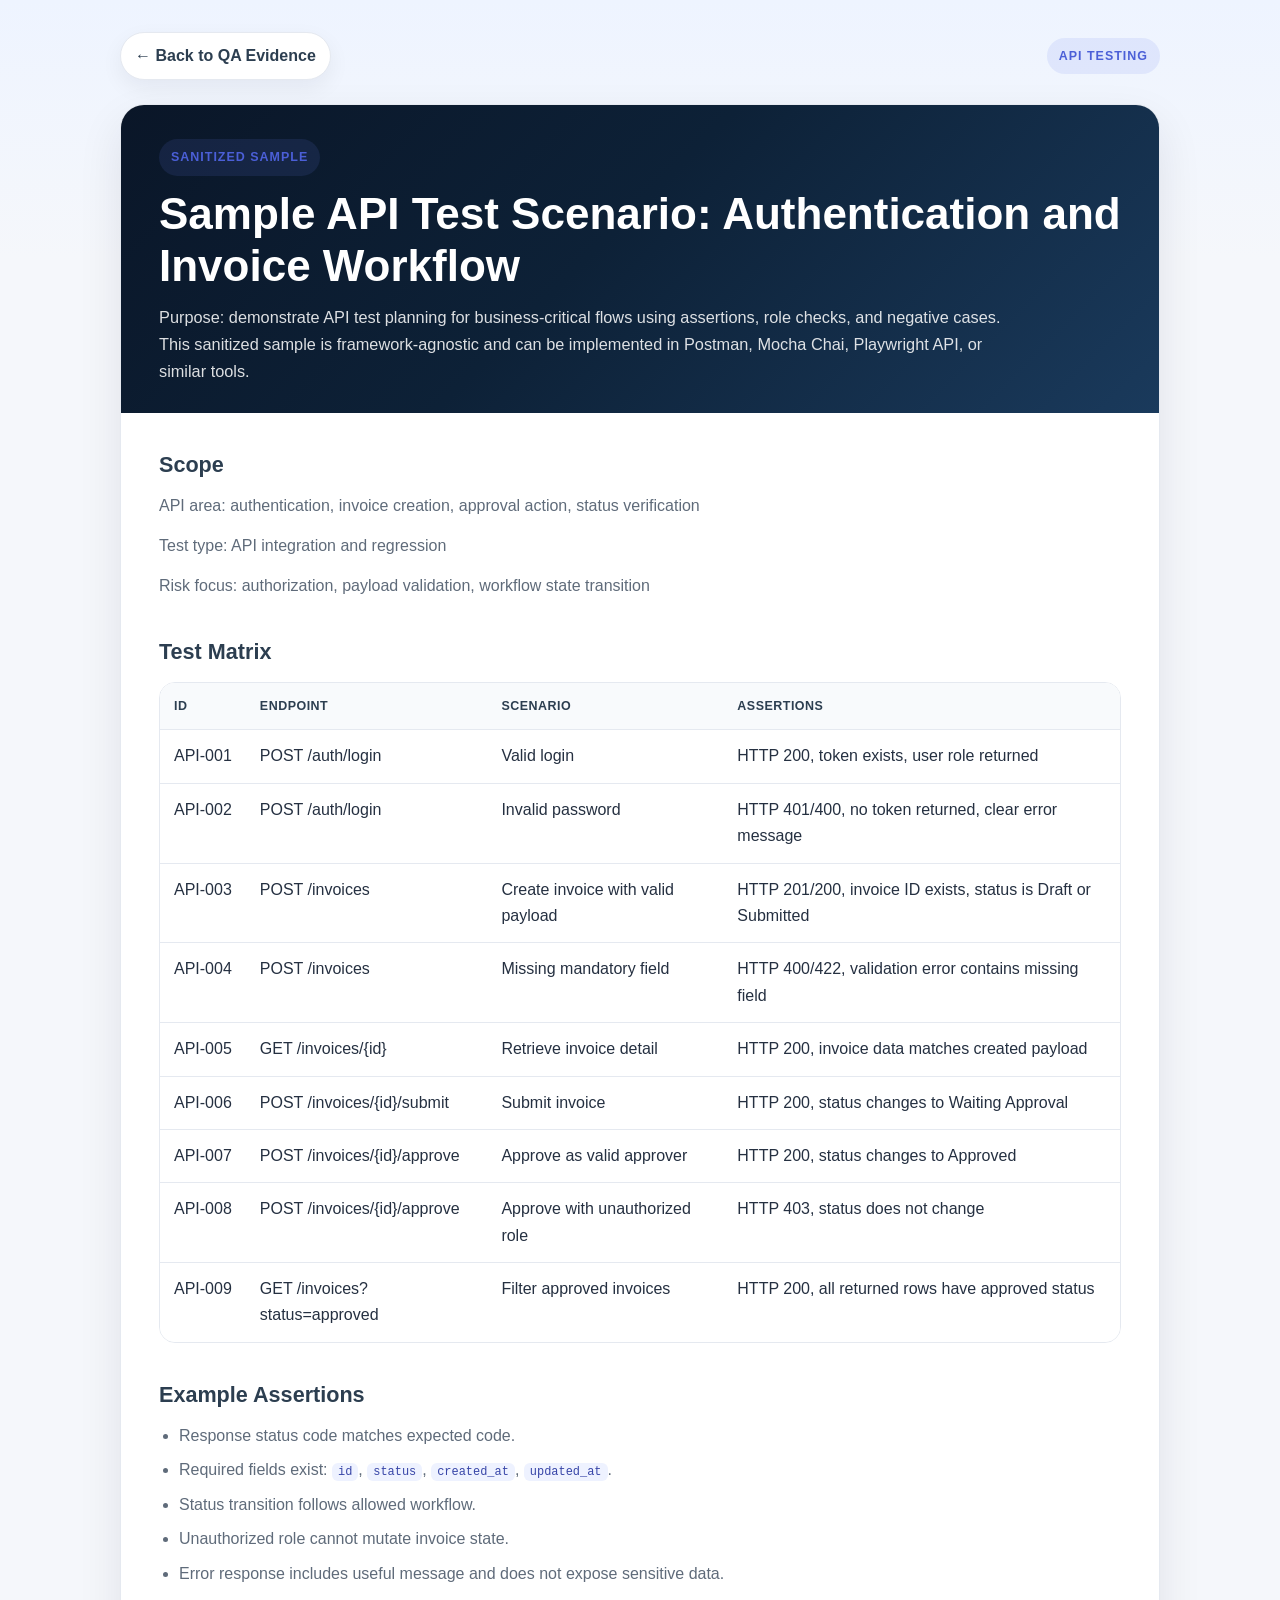
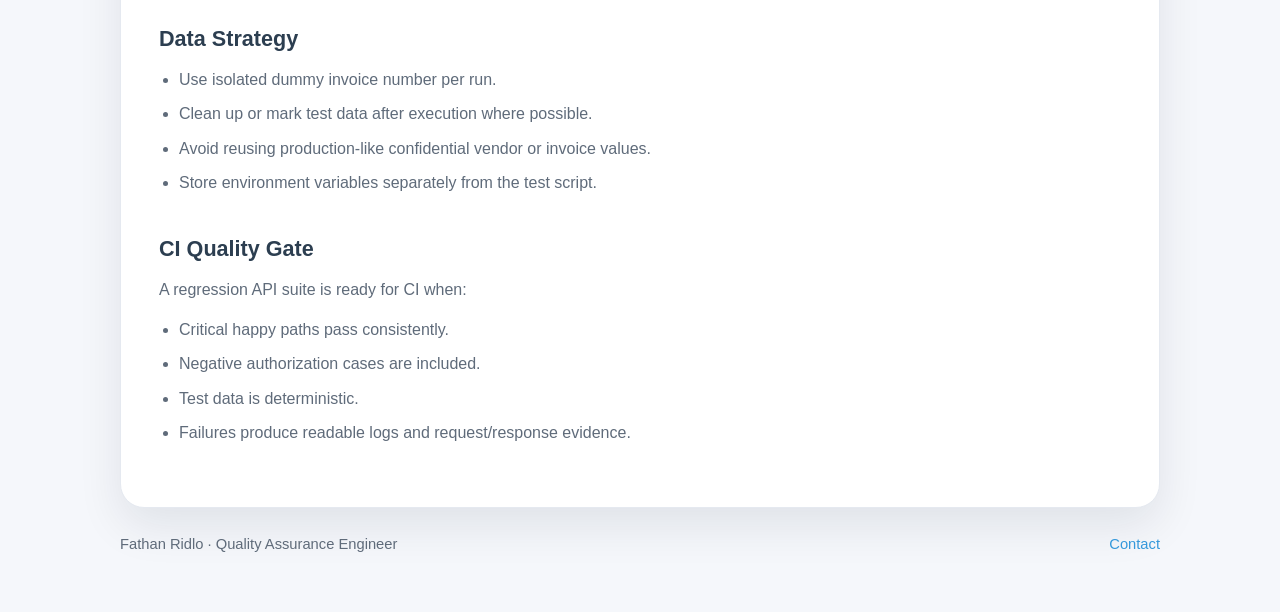
==== artifacts/sample-api-test-scenario.html @ 56997950 "fix: polish mobile CTA and QA artifact pages" ====
<!doctype html>
<html lang="en">
<head>
  <meta charset="utf-8" />
  <meta name="viewport" content="width=device-width, initial-scale=1" />
  <title>Sample API Test Scenario: Authentication and Invoice Workflow | Fathan QA Evidence</title>
  <meta name="description" content="Purpose: demonstrate API test planning for business-critical flows using assertions, role checks, and negative cases. This sanitized sample is framework-agnostic and can be implemented in Postman, Mocha Chai, Playwright API, or similar tools." />
  <link rel="stylesheet" href="artifact-style.css?v=html-1" />
</head>
<body>
  <main class="artifact-shell">
    <nav class="artifact-topbar" aria-label="Artifact navigation">
      <a class="back-link" href="../index.html#artifacts">← Back to QA Evidence</a>
      <span class="artifact-badge">API Testing</span>
    </nav>
    <article class="artifact-card">
      <header class="artifact-hero">
        <span class="artifact-badge">Sanitized Sample</span>
        <h1>Sample API Test Scenario: Authentication and Invoice Workflow</h1>
        <p class="artifact-purpose">Purpose: demonstrate API test planning for business-critical flows using assertions, role checks, and negative cases. This sanitized sample is framework-agnostic and can be implemented in Postman, Mocha Chai, Playwright API, or similar tools.</p>
      </header>
      <section class="artifact-content">
        <h2>Scope</h2>
<p>API area: authentication, invoice creation, approval action, status verification</p>
<p>Test type: API integration and regression</p>
<p>Risk focus: authorization, payload validation, workflow state transition</p>
<h2>Test Matrix</h2>
<div class="table-wrap"><table><thead><tr><th>ID</th><th>Endpoint</th><th>Scenario</th><th>Assertions</th></tr></thead><tbody><tr><td>API-001</td><td>POST /auth/login</td><td>Valid login</td><td>HTTP 200, token exists, user role returned</td></tr><tr><td>API-002</td><td>POST /auth/login</td><td>Invalid password</td><td>HTTP 401/400, no token returned, clear error message</td></tr><tr><td>API-003</td><td>POST /invoices</td><td>Create invoice with valid payload</td><td>HTTP 201/200, invoice ID exists, status is Draft or Submitted</td></tr><tr><td>API-004</td><td>POST /invoices</td><td>Missing mandatory field</td><td>HTTP 400/422, validation error contains missing field</td></tr><tr><td>API-005</td><td>GET /invoices/{id}</td><td>Retrieve invoice detail</td><td>HTTP 200, invoice data matches created payload</td></tr><tr><td>API-006</td><td>POST /invoices/{id}/submit</td><td>Submit invoice</td><td>HTTP 200, status changes to Waiting Approval</td></tr><tr><td>API-007</td><td>POST /invoices/{id}/approve</td><td>Approve as valid approver</td><td>HTTP 200, status changes to Approved</td></tr><tr><td>API-008</td><td>POST /invoices/{id}/approve</td><td>Approve with unauthorized role</td><td>HTTP 403, status does not change</td></tr><tr><td>API-009</td><td>GET /invoices?status=approved</td><td>Filter approved invoices</td><td>HTTP 200, all returned rows have approved status</td></tr></tbody></table></div>
<h2>Example Assertions</h2>
<ul><li>Response status code matches expected code.</li><li>Required fields exist: <code>id</code>, <code>status</code>, <code>created_at</code>, <code>updated_at</code>.</li><li>Status transition follows allowed workflow.</li><li>Unauthorized role cannot mutate invoice state.</li><li>Error response includes useful message and does not expose sensitive data.</li></ul>
<h2>Data Strategy</h2>
<ul><li>Use isolated dummy invoice number per run.</li><li>Clean up or mark test data after execution where possible.</li><li>Avoid reusing production-like confidential vendor or invoice values.</li><li>Store environment variables separately from the test script.</li></ul>
<h2>CI Quality Gate</h2>
<p>A regression API suite is ready for CI when:</p>
<ul><li>Critical happy paths pass consistently.</li><li>Negative authorization cases are included.</li><li>Test data is deterministic.</li><li>Failures produce readable logs and request/response evidence.</li></ul>
      </section>
    </article>
    <footer class="artifact-footer">
      <span>Fathan Ridlo · Quality Assurance Engineer</span>
      <a href="../index.html#contact">Contact</a>
    </footer>
  </main>
</body>
</html>
---- artifacts/artifact-style.css ----
:root {
  --primary-color: #2c3e50;
  --secondary-color: #3498db;
  --accent-color: #667eea;
  --text-color: #253041;
  --text-light: #5f6b7a;
  --bg-color: #f5f7fb;
  --card-bg: #ffffff;
  --border-color: #e5e9f0;
  --shadow: 0 18px 45px rgba(15, 23, 42, 0.09);
}
* { box-sizing: border-box; }
body {
  margin: 0;
  font-family: -apple-system, BlinkMacSystemFont, "Segoe UI", Roboto, Arial, sans-serif;
  background: linear-gradient(180deg, #eef4ff 0%, var(--bg-color) 260px);
  color: var(--text-color);
  line-height: 1.65;
}
a { color: var(--secondary-color); text-decoration: none; }
a:hover { text-decoration: underline; }
.artifact-shell {
  width: min(100% - 32px, 1040px);
  margin: 0 auto;
  padding: 32px 0 56px;
}
.artifact-topbar {
  display: flex;
  justify-content: space-between;
  align-items: center;
  gap: 16px;
  margin-bottom: 24px;
}
.back-link {
  display: inline-flex;
  align-items: center;
  gap: 8px;
  padding: 10px 14px;
  border-radius: 999px;
  background: #ffffff;
  border: 1px solid var(--border-color);
  color: var(--primary-color);
  font-weight: 700;
  box-shadow: 0 8px 22px rgba(15,23,42,0.06);
}
.artifact-badge {
  display: inline-flex;
  padding: 8px 12px;
  border-radius: 999px;
  background: rgba(102,126,234,0.12);
  color: #4b5fd7;
  font-size: 0.78rem;
  font-weight: 800;
  letter-spacing: 0.08em;
  text-transform: uppercase;
}
.artifact-card {
  background: var(--card-bg);
  border: 1px solid var(--border-color);
  border-radius: 24px;
  box-shadow: var(--shadow);
  overflow: hidden;
}
.artifact-hero {
  padding: 34px 38px 28px;
  background: linear-gradient(135deg, #0a1628 0%, #0d2137 46%, #1a3a5c 100%);
  color: #ffffff;
}
.artifact-hero h1 {
  margin: 12px 0 12px;
  font-size: clamp(1.85rem, 4vw, 2.75rem);
  line-height: 1.18;
}
.artifact-purpose {
  max-width: 850px;
  margin: 0;
  color: rgba(255,255,255,0.86);
  font-size: 1.02rem;
}
.artifact-content {
  padding: 34px 38px 42px;
}
.artifact-content h2 {
  margin: 34px 0 14px;
  padding-top: 4px;
  color: var(--primary-color);
  font-size: 1.35rem;
  line-height: 1.3;
}
.artifact-content h2:first-child { margin-top: 0; }
.artifact-content p { margin: 0 0 14px; color: var(--text-light); }
.artifact-content ul,
.artifact-content ol { margin: 0 0 18px 1.25rem; padding: 0; color: var(--text-light); }
.artifact-content li { margin-bottom: 8px; }
.artifact-content code {
  padding: 2px 6px;
  border-radius: 6px;
  background: #eef2ff;
  color: #3846a8;
  font-size: 0.92em;
}
.table-wrap {
  width: 100%;
  overflow-x: auto;
  margin: 16px 0 24px;
  border: 1px solid var(--border-color);
  border-radius: 16px;
}
table {
  width: 100%;
  min-width: 680px;
  border-collapse: collapse;
  background: #ffffff;
}
th, td {
  padding: 13px 14px;
  border-bottom: 1px solid var(--border-color);
  text-align: left;
  vertical-align: top;
}
th {
  background: #f8fafc;
  color: var(--primary-color);
  font-size: 0.78rem;
  letter-spacing: 0.04em;
  text-transform: uppercase;
}
tr:last-child td { border-bottom: none; }
th:first-child,
td:first-child {
  white-space: nowrap;
}
.checklist {
  list-style: none;
  margin-left: 0 !important;
}
.checklist li {
  position: relative;
  padding-left: 30px;
}
.checklist li::before {
  content: '';
  position: absolute;
  left: 0;
  top: 0.35em;
  width: 18px;
  height: 18px;
  border: 2px solid #94a3b8;
  border-radius: 5px;
  background: #fff;
}
.artifact-footer {
  display: flex;
  justify-content: space-between;
  gap: 16px;
  align-items: center;
  margin-top: 24px;
  color: var(--text-light);
  font-size: 0.92rem;
}
@media (max-width: 640px) {
  .artifact-shell { width: min(100% - 24px, 1040px); padding-top: 18px; }
  .artifact-topbar { align-items: flex-start; flex-direction: column; }
  .artifact-hero, .artifact-content { padding: 24px 20px; }
  .artifact-hero h1 { font-size: 1.75rem; }
  table { min-width: 620px; }
}
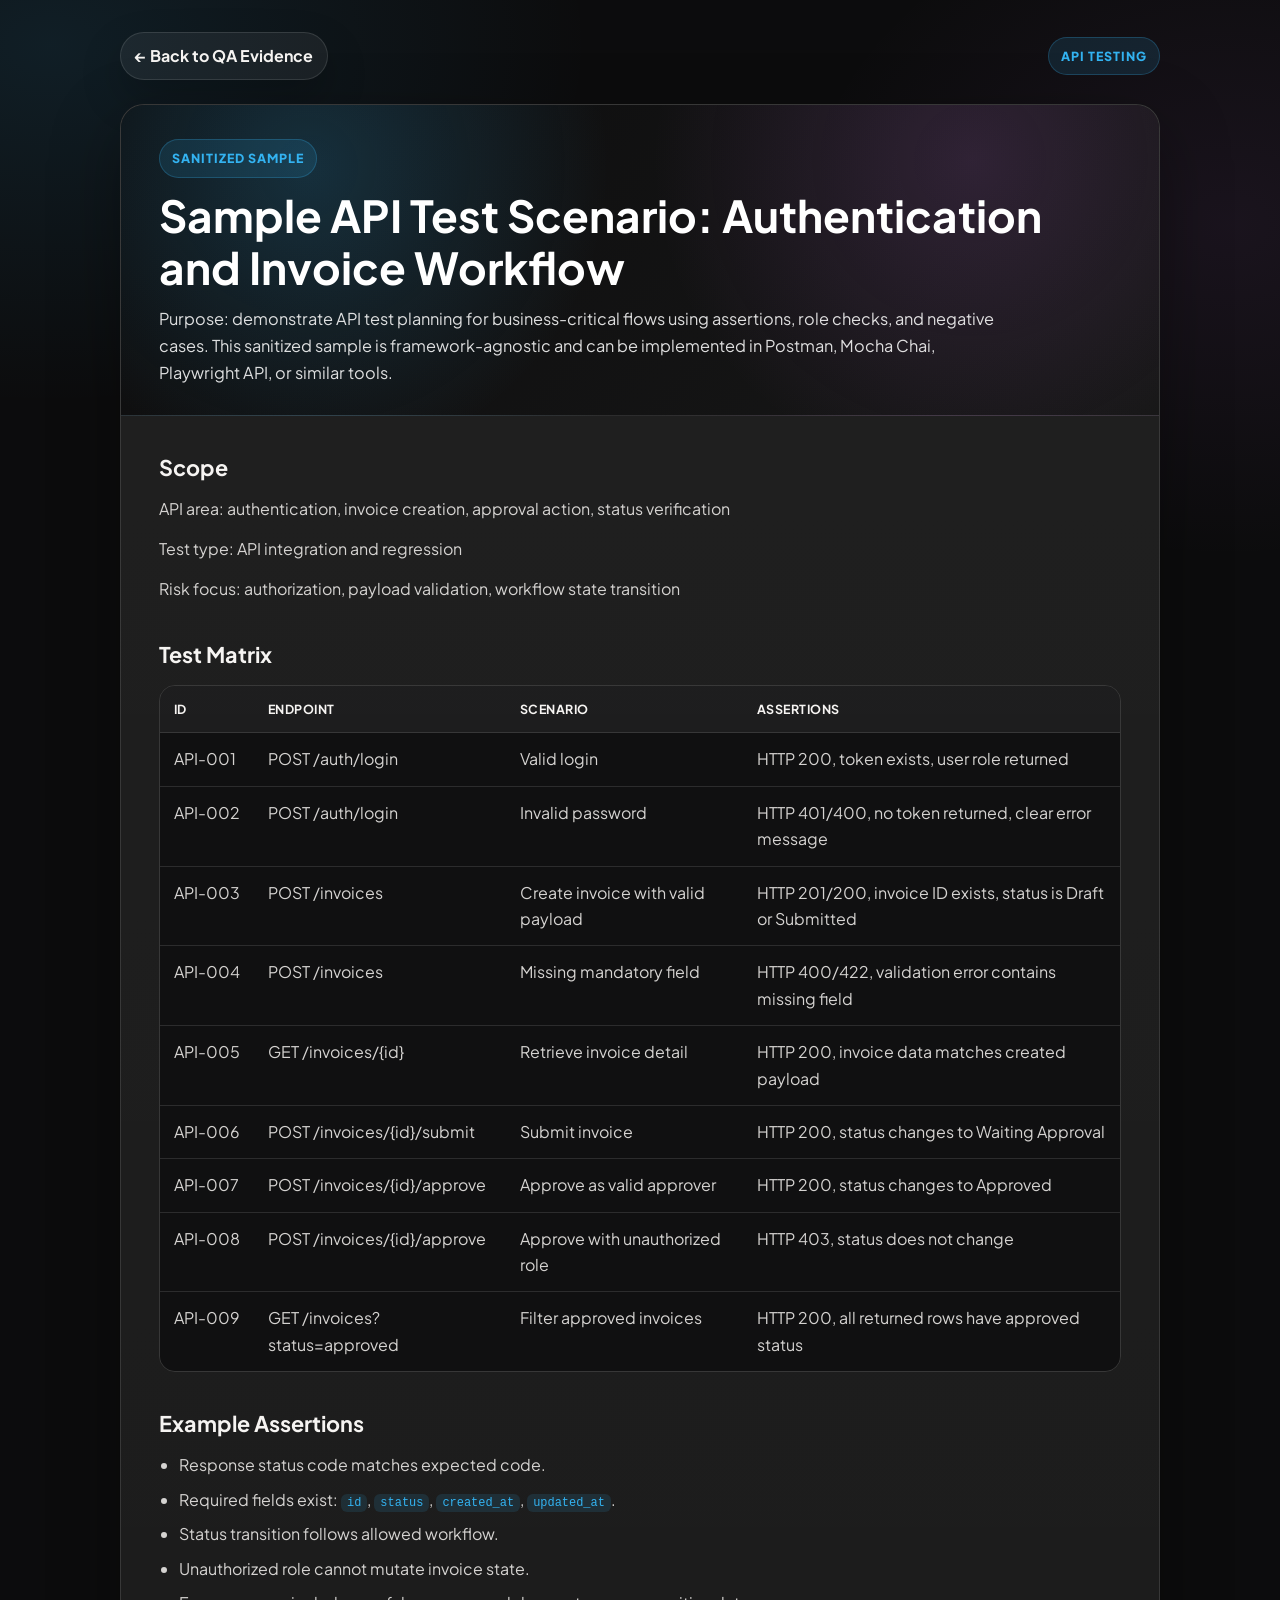
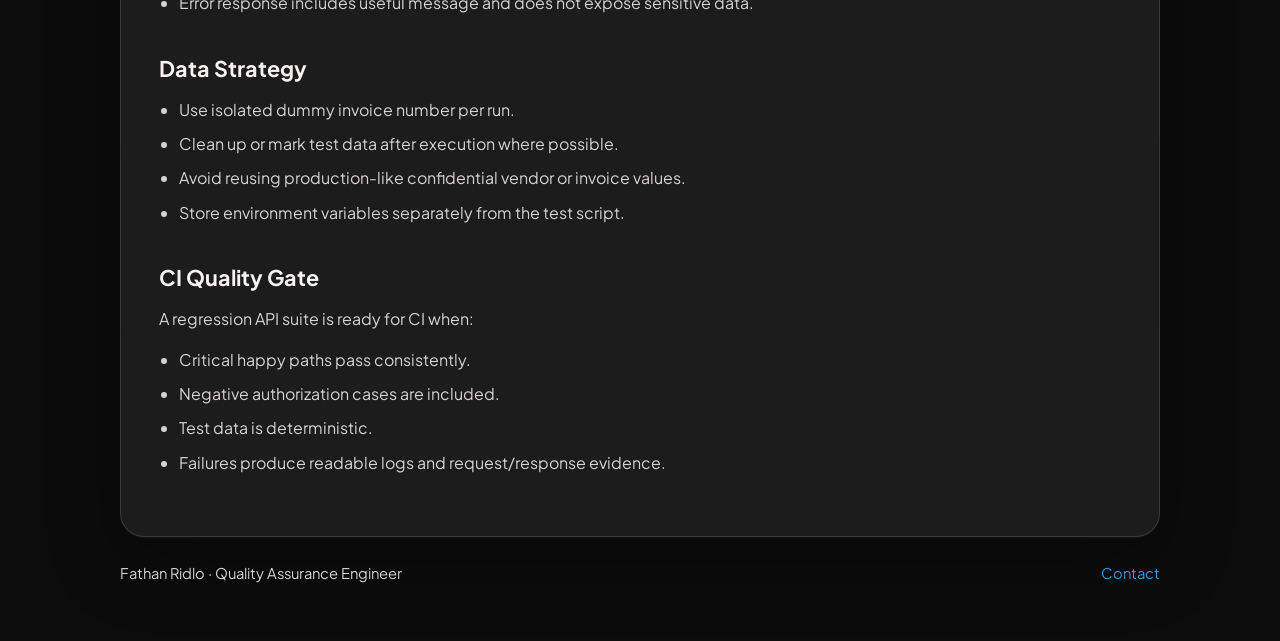
==== commit bd31a24c: "style: apply anime-inspired portfolio polish" ====
--- a/artifacts/sample-api-test-scenario.html
+++ b/artifacts/sample-api-test-scenario.html
@@ -5,7 +5,7 @@
   <meta name="viewport" content="width=device-width, initial-scale=1" />
   <title>Sample API Test Scenario: Authentication and Invoice Workflow | Fathan QA Evidence</title>
   <meta name="description" content="Purpose: demonstrate API test planning for business-critical flows using assertions, role checks, and negative cases. This sanitized sample is framework-agnostic and can be implemented in Postman, Mocha Chai, Playwright API, or similar tools." />
-  <link rel="stylesheet" href="artifact-style.css?v=html-1" />
+  <link rel="stylesheet" href="artifact-style.css?v=connected-motion-1" />
 </head>
 <body>
   <main class="artifact-shell">
--- a/artifacts/artifact-style.css
+++ b/artifacts/artifact-style.css
@@ -1,3 +1,4 @@
+@import url('https://fonts.googleapis.com/css2?family=Plus+Jakarta+Sans:wght@400;500;600;700;800&display=swap');
 
 :root {
   --primary-color: #2c3e50;
@@ -9,11 +10,12 @@
   --card-bg: #ffffff;
   --border-color: #e5e9f0;
   --shadow: 0 18px 45px rgba(15, 23, 42, 0.09);
+  --font-primary: 'Plus Jakarta Sans', -apple-system, BlinkMacSystemFont, "Segoe UI", Roboto, Arial, sans-serif;
 }
 * { box-sizing: border-box; }
 body {
   margin: 0;
-  font-family: -apple-system, BlinkMacSystemFont, "Segoe UI", Roboto, Arial, sans-serif;
+  font-family: var(--font-primary);
   background: linear-gradient(180deg, #eef4ff 0%, var(--bg-color) 260px);
   color: var(--text-color);
   line-height: 1.65;
@@ -166,3 +168,117 @@
   .artifact-hero h1 { font-size: 1.75rem; }
   table { min-width: 620px; }
 }
+
+/* Shared dark motion-stage background with floating geometric shapes */
+:root {
+  --anime-bg-1: #0c0c0d;
+  --anime-bg-2: #171717;
+  --anime-fg-1: #f6f4f2;
+  --anime-fg-2: #d5d3d1;
+  --anime-line: rgba(246,244,242,.12);
+  --anime-sky: #33b3f1;
+  --anime-turquoise: #00ffaa;
+  --anime-purple: #c06ddf;
+  --anime-yellow: #ffcc33;
+  --anime-red: #ff4b4b;
+  --anime-ease-out: cubic-bezier(.16, 1, .3, 1);
+}
+html { background: var(--anime-bg-1); }
+body {
+  position: relative;
+  overflow-x: hidden;
+  color: var(--anime-fg-1);
+  background:
+    radial-gradient(900px 600px at 4% 2%, rgba(51,179,241,.11), transparent 60%),
+    radial-gradient(720px 560px at 96% 10%, rgba(192,109,223,.08), transparent 60%),
+    var(--anime-bg-1);
+}
+body::before,
+body::after {
+  content: '';
+  position: fixed;
+  inset: 0;
+  z-index: -1;
+  pointer-events: none;
+}
+body::before {
+  background:
+    linear-gradient(rgba(246,244,242,.025) 1px, transparent 1px),
+    linear-gradient(90deg, rgba(246,244,242,.025) 1px, transparent 1px),
+    radial-gradient(ellipse 900px 700px at 0% 0%, rgba(51,179,241,.14) 0%, transparent 55%),
+    radial-gradient(ellipse 760px 680px at 100% 8%, rgba(124,133,255,.11) 0%, transparent 55%),
+    radial-gradient(ellipse 700px 600px at 80% 82%, rgba(0,255,170,.07) 0%, transparent 55%);
+  background-size: 56px 56px, 56px 56px, auto, auto, auto;
+  opacity: .95;
+}
+
+body::after {
+  content: '';
+  position: fixed;
+  inset: 0;
+  z-index: -1;
+  pointer-events: none;
+  background-image: url("data:image/svg+xml,%3Csvg%20width%3D'1440'%20height%3D'1800'%20viewBox%3D'0%200%201440%201800'%20xmlns%3D'http%3A%2F%2Fwww.w3.org%2F2000%2Fsvg'%3E%0A%20%20%3Cg%20fill%3D'none'%20stroke-linecap%3D'round'%20stroke-linejoin%3D'round'%3E%0A%20%20%20%20%3Crect%20x%3D'950'%20y%3D'80'%20width%3D'180'%20height%3D'180'%20rx%3D'4'%20stroke%3D'rgba(102,126,234,.30)'%20stroke-width%3D'2.5'%20transform%3D'rotate(20%201040%20170)'%2F%3E%0A%20%20%20%20%3Crect%20x%3D'980'%20y%3D'110'%20width%3D'110'%20height%3D'110'%20rx%3D'2'%20fill%3D'rgba(102,126,234,.10)'%20stroke%3D'rgba(56,189,248,.28)'%20stroke-width%3D'1.5'%20transform%3D'rotate(20%201035%20165)'%2F%3E%0A%20%20%20%20%3Cpolygon%20points%3D'1180,135%201230,135%201255,178%201230,221%201180,221%201155,178'%20fill%3D'rgba(56,189,248,.06)'%20stroke%3D'rgba(56,189,248,.30)'%20stroke-width%3D'2'%2F%3E%0A%20%20%20%20%3Ccircle%20cx%3D'216'%20cy%3D'180'%20r%3D'120'%20fill%3D'rgba(102,126,234,.08)'%20stroke%3D'rgba(102,126,234,.24)'%20stroke-width%3D'1.5'%2F%3E%0A%20%20%20%20%3Ccircle%20cx%3D'216'%20cy%3D'180'%20r%3D'70'%20stroke%3D'rgba(102,126,234,.18)'%20stroke-width%3D'1'%2F%3E%0A%20%20%20%20%3Ccircle%20cx%3D'1267'%20cy%3D'702'%20r%3D'150'%20stroke%3D'rgba(56,189,248,.24)'%20stroke-width%3D'2'%2F%3E%0A%20%20%20%20%3Ccircle%20cx%3D'1267'%20cy%3D'702'%20r%3D'90'%20fill%3D'rgba(56,189,248,.06)'%20stroke%3D'rgba(56,189,248,.18)'%20stroke-width%3D'1.5'%2F%3E%0A%20%20%20%20%3Cline%20x1%3D'-50'%20y1%3D'950'%20x2%3D'800'%20y2%3D'-50'%20stroke%3D'rgba(102,126,234,.13)'%20stroke-width%3D'1.5'%2F%3E%0A%20%20%20%20%3Cline%20x1%3D'1490'%20y1%3D'-50'%20x2%3D'650'%20y2%3D'950'%20stroke%3D'rgba(56,189,248,.13)'%20stroke-width%3D'1.5'%2F%3E%0A%0A%20%20%20%20%3Cg%20transform%3D'translate(0%20900)%20scale(-1%201)%20translate(-1440%200)'%3E%0A%20%20%20%20%20%20%3Crect%20x%3D'950'%20y%3D'80'%20width%3D'180'%20height%3D'180'%20rx%3D'4'%20stroke%3D'rgba(102,126,234,.24)'%20stroke-width%3D'2.5'%20transform%3D'rotate(20%201040%20170)'%2F%3E%0A%20%20%20%20%20%20%3Crect%20x%3D'980'%20y%3D'110'%20width%3D'110'%20height%3D'110'%20rx%3D'2'%20fill%3D'rgba(102,126,234,.075)'%20stroke%3D'rgba(56,189,248,.22)'%20stroke-width%3D'1.5'%20transform%3D'rotate(20%201035%20165)'%2F%3E%0A%20%20%20%20%20%20%3Cpolygon%20points%3D'1180,135%201230,135%201255,178%201230,221%201180,221%201155,178'%20fill%3D'rgba(56,189,248,.045)'%20stroke%3D'rgba(56,189,248,.24)'%20stroke-width%3D'2'%2F%3E%0A%20%20%20%20%20%20%3Ccircle%20cx%3D'216'%20cy%3D'180'%20r%3D'120'%20fill%3D'rgba(102,126,234,.065)'%20stroke%3D'rgba(102,126,234,.20)'%20stroke-width%3D'1.5'%2F%3E%0A%20%20%20%20%20%20%3Ccircle%20cx%3D'216'%20cy%3D'180'%20r%3D'70'%20stroke%3D'rgba(102,126,234,.15)'%20stroke-width%3D'1'%2F%3E%0A%20%20%20%20%20%20%3Ccircle%20cx%3D'1267'%20cy%3D'702'%20r%3D'150'%20stroke%3D'rgba(56,189,248,.20)'%20stroke-width%3D'2'%2F%3E%0A%20%20%20%20%20%20%3Ccircle%20cx%3D'1267'%20cy%3D'702'%20r%3D'90'%20fill%3D'rgba(56,189,248,.045)'%20stroke%3D'rgba(56,189,248,.16)'%20stroke-width%3D'1.5'%2F%3E%0A%20%20%20%20%20%20%3Cline%20x1%3D'-50'%20y1%3D'950'%20x2%3D'800'%20y2%3D'-50'%20stroke%3D'rgba(102,126,234,.11)'%20stroke-width%3D'1.5'%2F%3E%0A%20%20%20%20%20%20%3Cline%20x1%3D'1490'%20y1%3D'-50'%20x2%3D'650'%20y2%3D'950'%20stroke%3D'rgba(56,189,248,.11)'%20stroke-width%3D'1.5'%2F%3E%0A%20%20%20%20%3C%2Fg%3E%0A%20%20%3C%2Fg%3E%0A%3C%2Fsvg%3E");
+  background-repeat: repeat-y;
+  background-size: min(1440px, 118vw) auto;
+  background-position: top center;
+  opacity: .46;
+  animation: animeShapeDrift 24s var(--anime-ease-out) infinite alternate;
+}
+@keyframes animeShapeDrift {
+  from { transform: translate3d(0, 0, 0); }
+  to { transform: translate3d(0, -24px, 0); }
+}
+.artifact-shell { position: relative; z-index: 1; }
+.artifact-topbar { color: var(--anime-fg-2); }
+.back-link {
+  color: var(--anime-fg-1);
+  background: rgba(246,244,242,.055);
+  border-color: var(--anime-line);
+  box-shadow: 0 18px 42px rgba(0,0,0,.22);
+}
+.back-link:hover {
+  color: #111;
+  background: var(--anime-turquoise);
+  border-color: var(--anime-turquoise);
+  text-decoration: none;
+}
+.artifact-badge {
+  color: var(--anime-sky);
+  background: rgba(51,179,241,.12);
+  border: 1px solid rgba(51,179,241,.24);
+}
+.artifact-card {
+  background: linear-gradient(180deg, rgba(255,255,255,.04), rgba(255,255,255,.018)), var(--anime-bg-2);
+  border-color: var(--anime-line);
+  box-shadow: 0 1px 0 rgba(255,255,255,.04), 0 24px 68px rgba(0,0,0,.34);
+}
+.artifact-hero {
+  background:
+    radial-gradient(circle at 18% 20%, rgba(51,179,241,.20), transparent 34%),
+    radial-gradient(circle at 82% 18%, rgba(192,109,223,.16), transparent 36%),
+    linear-gradient(135deg, rgba(12,12,13,.98), rgba(23,23,23,.96));
+  border-bottom: 1px solid var(--anime-line);
+}
+.artifact-content { color: var(--anime-fg-2); }
+.artifact-content h2 { color: var(--anime-fg-1); }
+.artifact-content p,
+.artifact-content ul,
+.artifact-content ol,
+.artifact-footer { color: var(--anime-fg-2); }
+.artifact-content code {
+  background: rgba(51,179,241,.12);
+  color: var(--anime-sky);
+}
+.table-wrap { border-color: var(--anime-line); }
+table { background: rgba(12,12,13,.72); color: var(--anime-fg-2); }
+th, td { border-bottom-color: var(--anime-line); }
+th { background: rgba(246,244,242,.055); color: var(--anime-fg-1); }
+.checklist li::before { background: rgba(246,244,242,.055); border-color: var(--anime-sky); }
+@media (prefers-reduced-motion: reduce) {
+  body::after { animation: none; }
+}
+
+
+.artifact-shell { position: relative; isolation: isolate; }
+.artifact-topbar, .artifact-card, .artifact-footer { position: relative; z-index: 1; }
